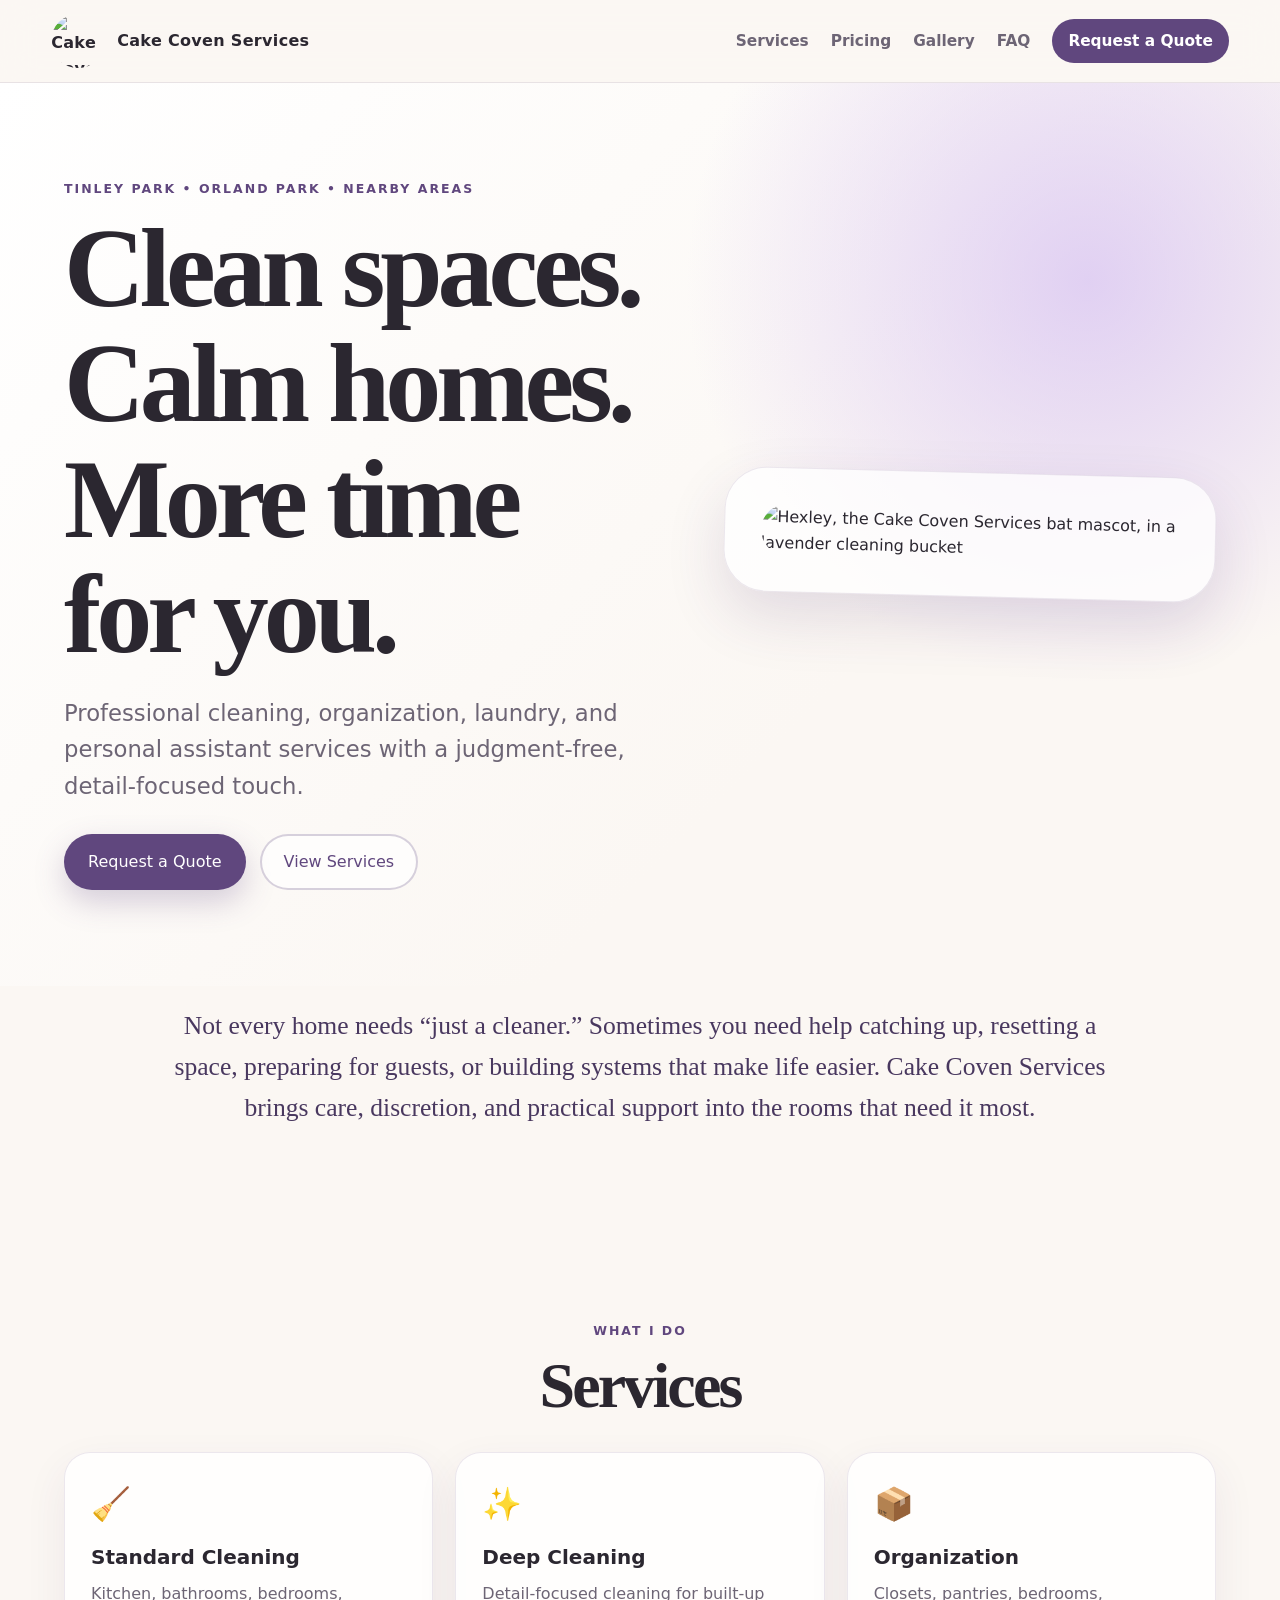
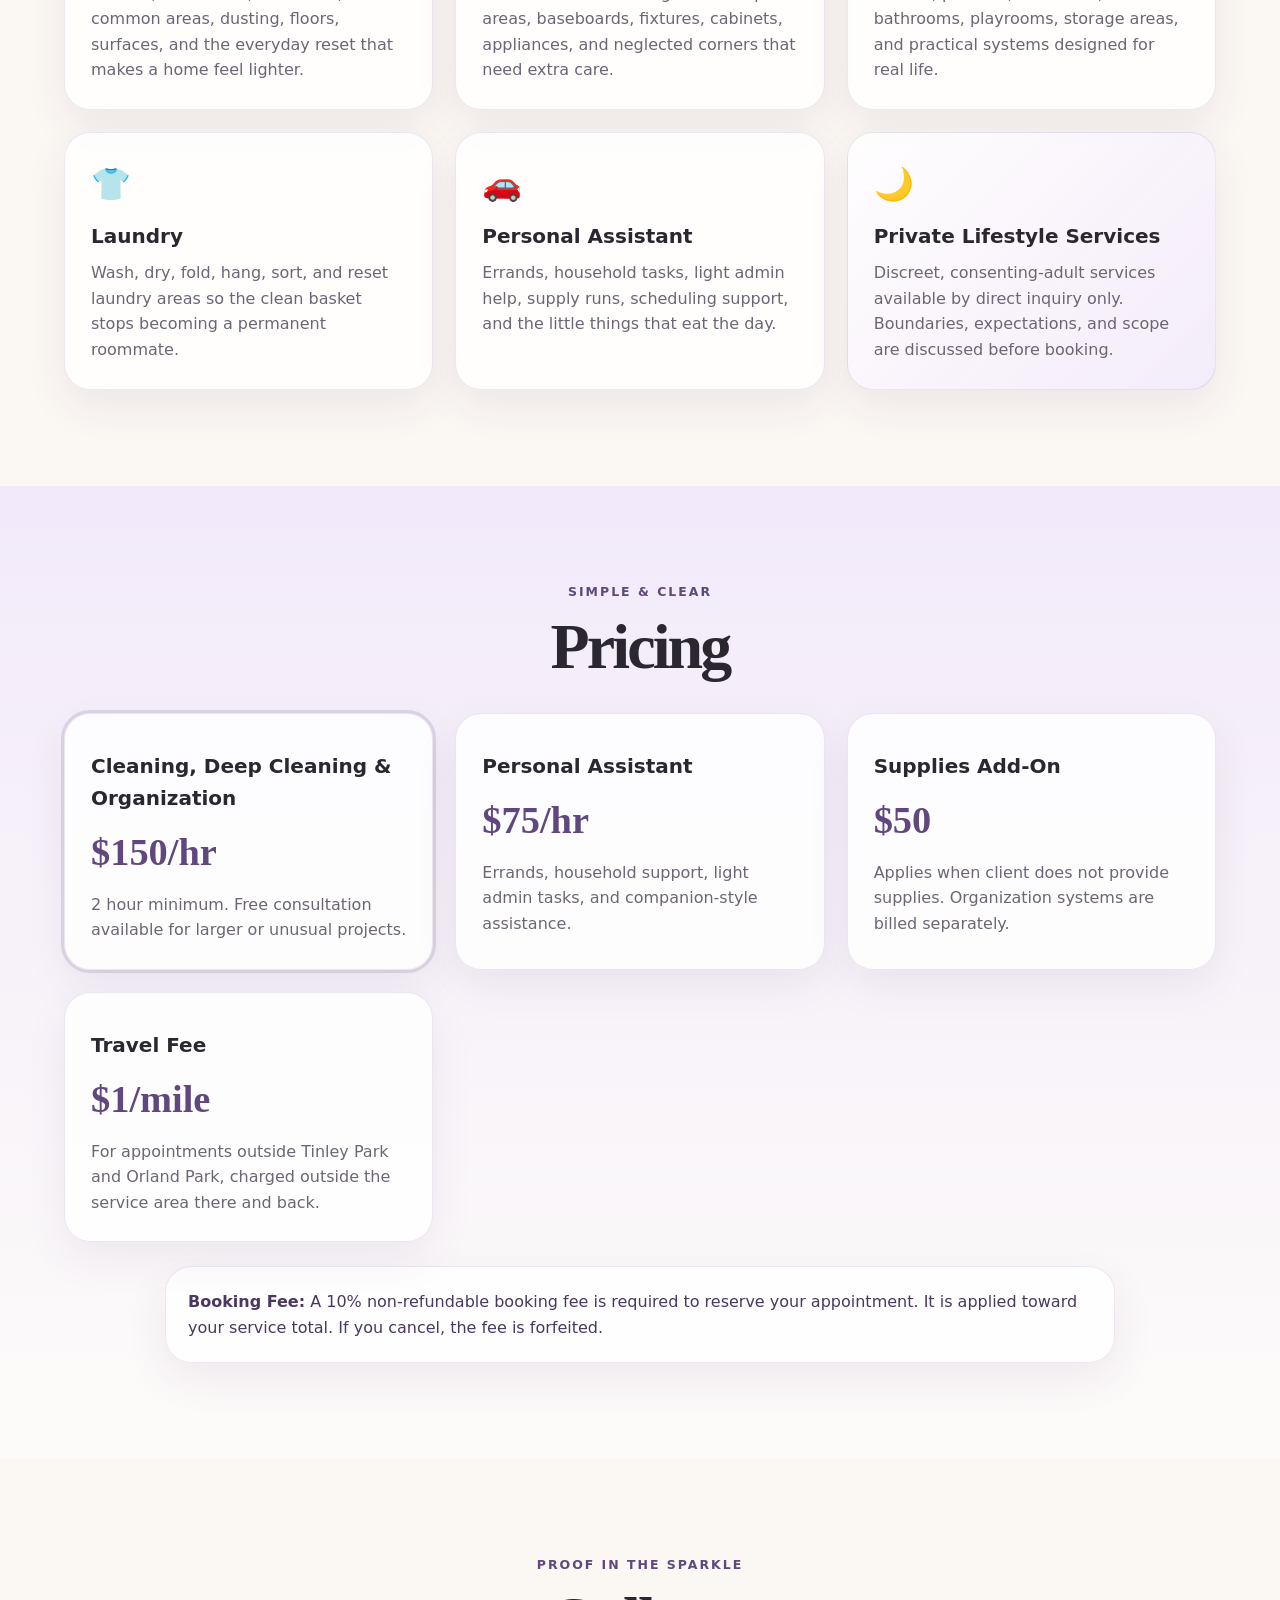
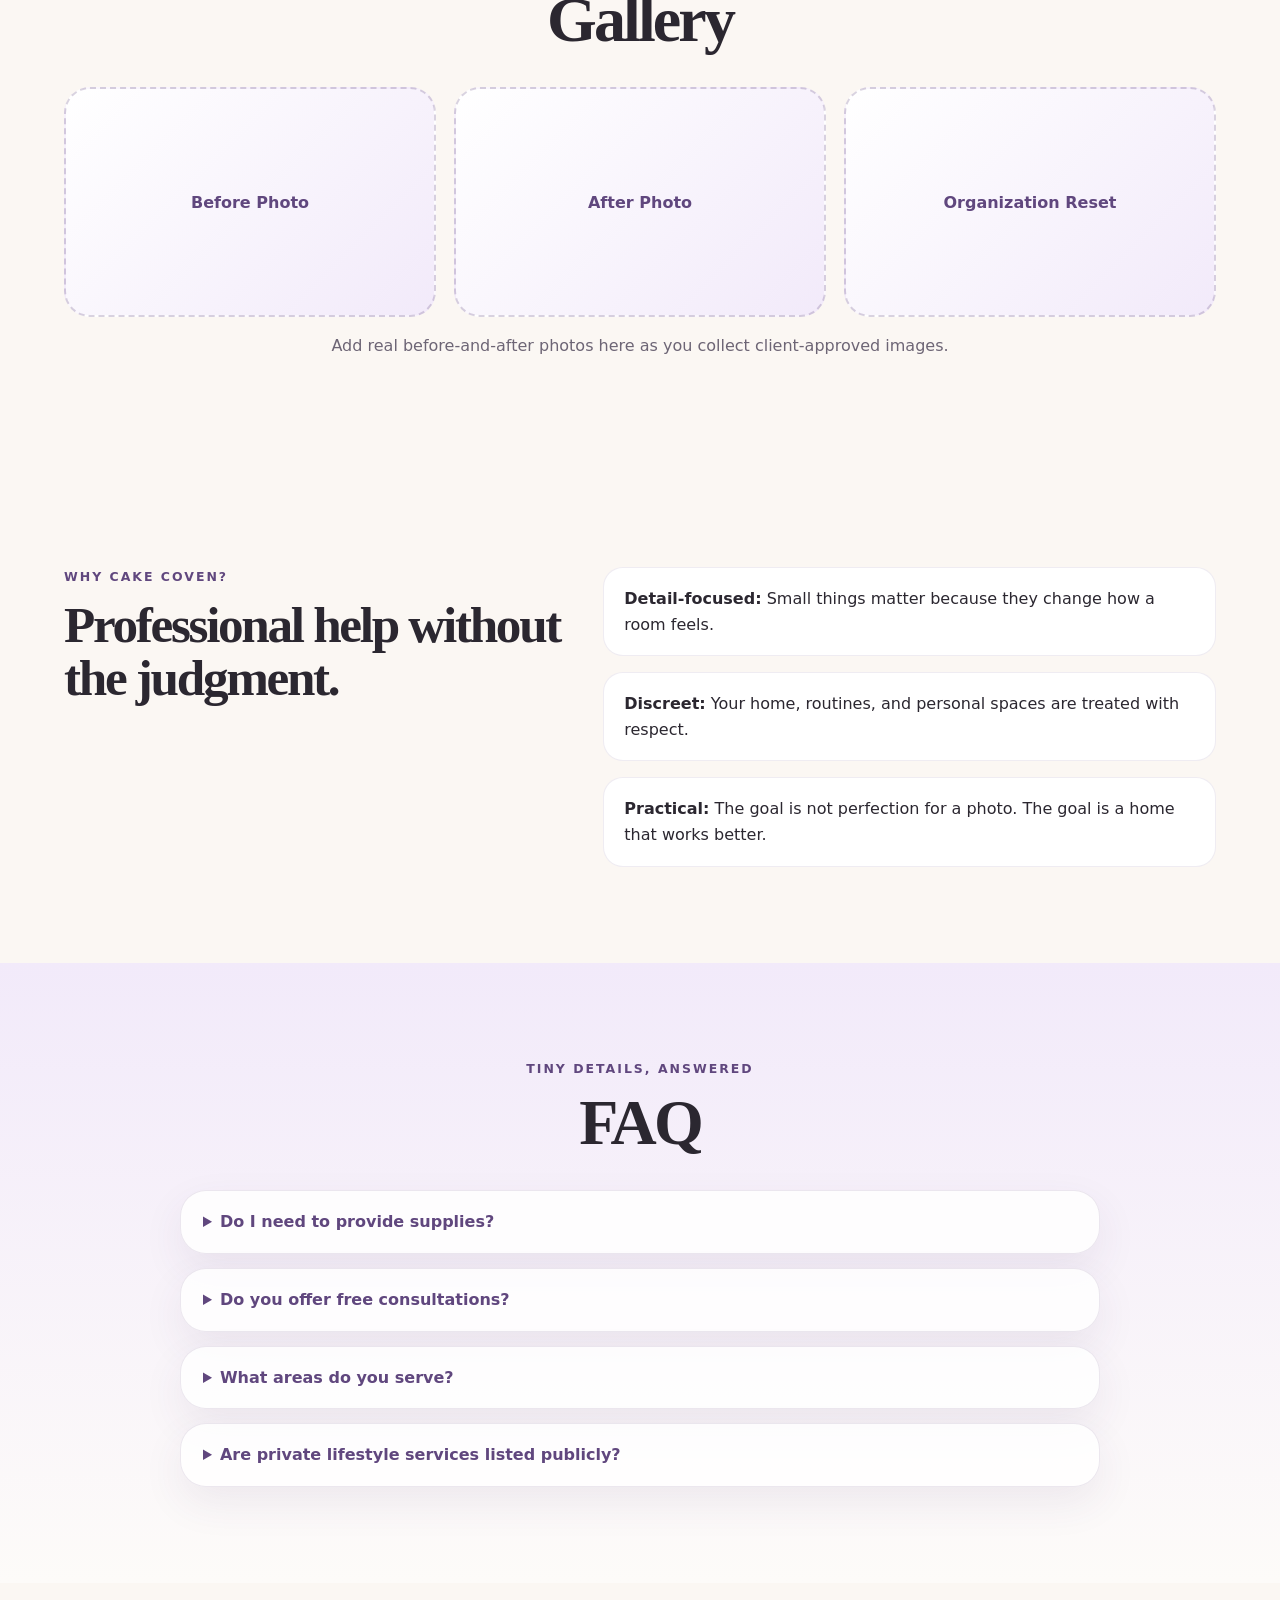
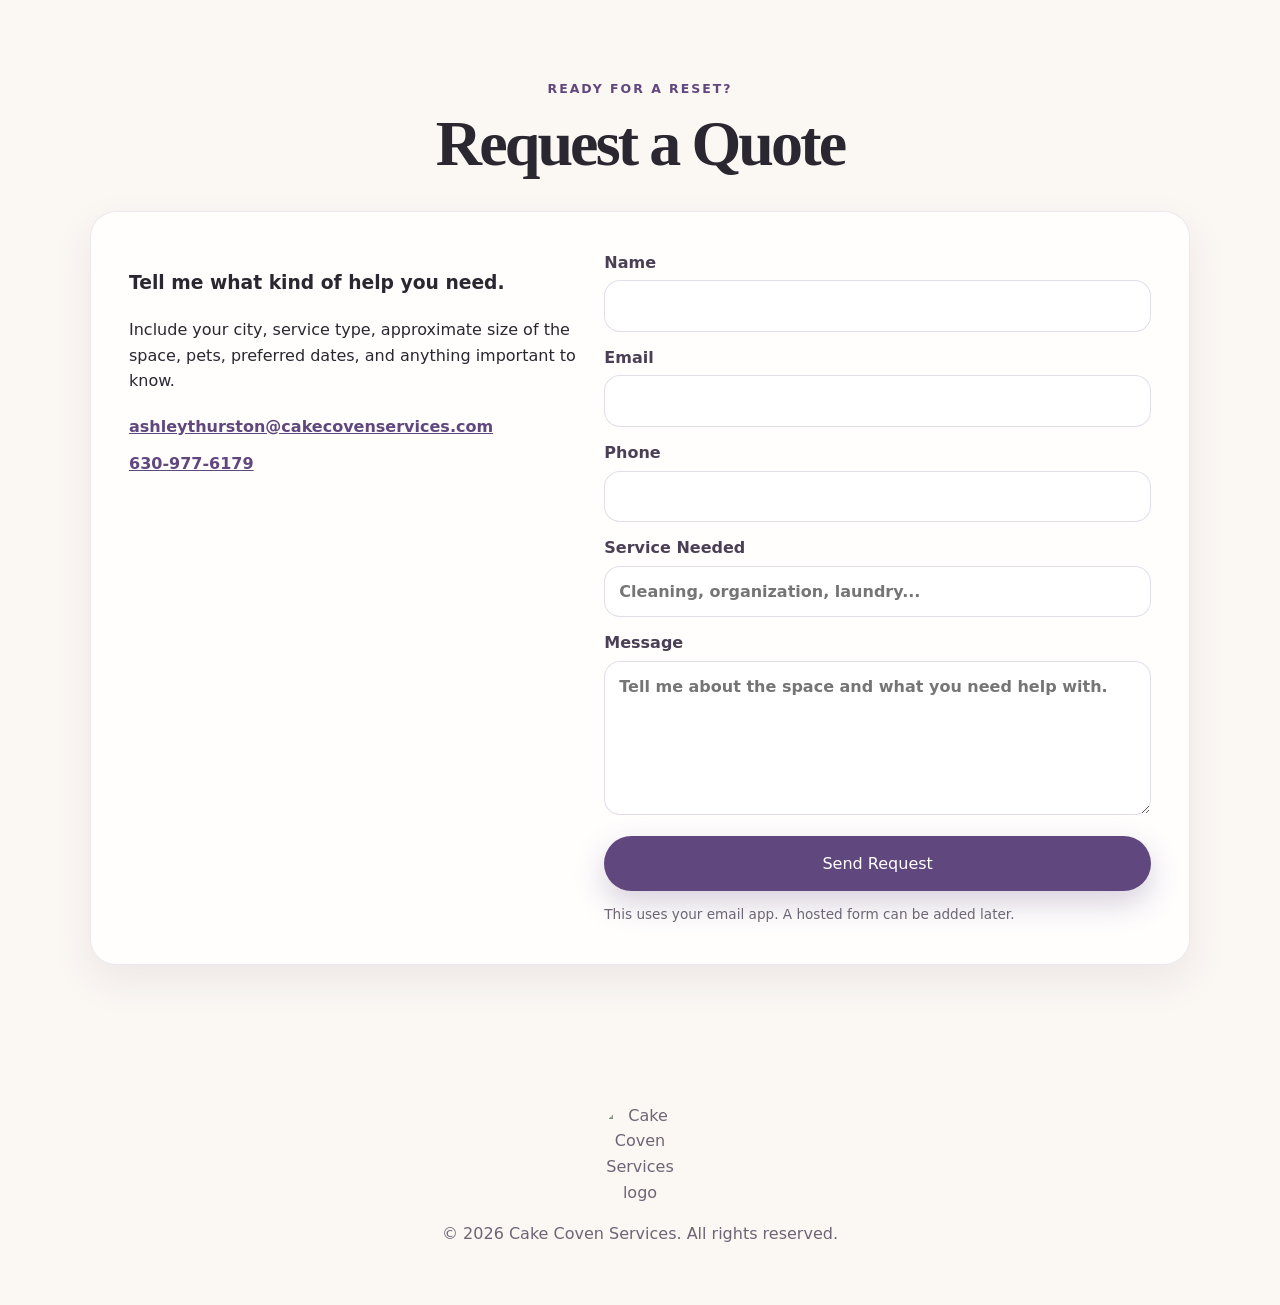
==== index.html @ 2dd32d4c "Add files via upload" ====
<!doctype html>
<html lang="en">
<head>
  <meta charset="utf-8" />
  <meta name="viewport" content="width=device-width, initial-scale=1" />
  <title>Cake Coven Services | Cleaning, Organization & Personal Assistance</title>
  <meta name="description" content="Cake Coven Services offers professional cleaning, deep cleaning, organization, laundry, and personal assistant services in Tinley Park, Orland Park, and nearby areas." />
  <meta name="theme-color" content="#7a5aa6" />
  <meta property="og:title" content="Cake Coven Services" />
  <meta property="og:description" content="Clean spaces. Calm homes. More time for you." />
  <meta property="og:type" content="website" />
  <link rel="icon" href="assets/hexley-logo.png" />
  <link rel="stylesheet" href="styles.css" />
</head>
<body>
  <header class="site-header">
    <a class="brand" href="#top" aria-label="Cake Coven Services home">
      <img src="assets/hexley-logo.png" alt="Cake Coven Services bat mascot logo" />
      <span>Cake Coven Services</span>
    </a>
    <button class="nav-toggle" aria-label="Open navigation" aria-expanded="false">☰</button>
    <nav class="nav">
      <a href="#services">Services</a>
      <a href="#pricing">Pricing</a>
      <a href="#gallery">Gallery</a>
      <a href="#faq">FAQ</a>
      <a class="nav-cta" href="#contact">Request a Quote</a>
    </nav>
  </header>

  <main id="top">
    <section class="hero section">
      <div class="hero-copy">
        <p class="eyebrow">Tinley Park • Orland Park • Nearby Areas</p>
        <h1>Clean spaces. Calm homes. More time for you.</h1>
        <p class="hero-text">Professional cleaning, organization, laundry, and personal assistant services with a judgment-free, detail-focused touch.</p>
        <div class="button-row">
          <a class="button primary" href="#contact">Request a Quote</a>
          <a class="button ghost" href="#services">View Services</a>
        </div>
      </div>
      <div class="hero-card" aria-label="Cake Coven Services mascot">
        <img src="assets/hexley-logo.png" alt="Hexley, the Cake Coven Services bat mascot, in a lavender cleaning bucket" />
      </div>
    </section>

    <section class="section intro">
      <p>Not every home needs “just a cleaner.” Sometimes you need help catching up, resetting a space, preparing for guests, or building systems that make life easier. Cake Coven Services brings care, discretion, and practical support into the rooms that need it most.</p>
    </section>

    <section class="section" id="services">
      <div class="section-heading">
        <p class="eyebrow">What I Do</p>
        <h2>Services</h2>
      </div>
      <div class="cards">
        <article class="card">
          <span class="icon">🧹</span>
          <h3>Standard Cleaning</h3>
          <p>Kitchen, bathrooms, bedrooms, common areas, dusting, floors, surfaces, and the everyday reset that makes a home feel lighter.</p>
        </article>
        <article class="card">
          <span class="icon">✨</span>
          <h3>Deep Cleaning</h3>
          <p>Detail-focused cleaning for built-up areas, baseboards, fixtures, cabinets, appliances, and neglected corners that need extra care.</p>
        </article>
        <article class="card">
          <span class="icon">📦</span>
          <h3>Organization</h3>
          <p>Closets, pantries, bedrooms, bathrooms, playrooms, storage areas, and practical systems designed for real life.</p>
        </article>
        <article class="card">
          <span class="icon">👕</span>
          <h3>Laundry</h3>
          <p>Wash, dry, fold, hang, sort, and reset laundry areas so the clean basket stops becoming a permanent roommate.</p>
        </article>
        <article class="card">
          <span class="icon">🚗</span>
          <h3>Personal Assistant</h3>
          <p>Errands, household tasks, light admin help, supply runs, scheduling support, and the little things that eat the day.</p>
        </article>
        <article class="card discreet">
          <span class="icon">🌙</span>
          <h3>Private Lifestyle Services</h3>
          <p>Discreet, consenting-adult services available by direct inquiry only. Boundaries, expectations, and scope are discussed before booking.</p>
        </article>
      </div>
    </section>

    <section class="section band" id="pricing">
      <div class="section-heading">
        <p class="eyebrow">Simple & Clear</p>
        <h2>Pricing</h2>
      </div>
      <div class="pricing-grid">
        <article class="price-card featured">
          <h3>Cleaning, Deep Cleaning & Organization</h3>
          <p class="price">$150/hr</p>
          <p>2 hour minimum. Free consultation available for larger or unusual projects.</p>
        </article>
        <article class="price-card">
          <h3>Personal Assistant</h3>
          <p class="price">$75/hr</p>
          <p>Errands, household support, light admin tasks, and companion-style assistance.</p>
        </article>
        <article class="price-card">
          <h3>Supplies Add-On</h3>
          <p class="price">$50</p>
          <p>Applies when client does not provide supplies. Organization systems are billed separately.</p>
        </article>
        <article class="price-card">
          <h3>Travel Fee</h3>
          <p class="price">$1/mile</p>
          <p>For appointments outside Tinley Park and Orland Park, charged outside the service area there and back.</p>
        </article>
      </div>
      <div class="note-card">
        <strong>Booking Fee:</strong> A 10% non-refundable booking fee is required to reserve your appointment. It is applied toward your service total. If you cancel, the fee is forfeited.
      </div>
    </section>

    <section class="section" id="gallery">
      <div class="section-heading">
        <p class="eyebrow">Proof in the Sparkle</p>
        <h2>Gallery</h2>
      </div>
      <div class="placeholder-gallery">
        <div>Before Photo</div>
        <div>After Photo</div>
        <div>Organization Reset</div>
      </div>
      <p class="small-center">Add real before-and-after photos here as you collect client-approved images.</p>
    </section>

    <section class="section split">
      <div>
        <p class="eyebrow">Why Cake Coven?</p>
        <h2>Professional help without the judgment.</h2>
      </div>
      <div class="why-list">
        <p><strong>Detail-focused:</strong> Small things matter because they change how a room feels.</p>
        <p><strong>Discreet:</strong> Your home, routines, and personal spaces are treated with respect.</p>
        <p><strong>Practical:</strong> The goal is not perfection for a photo. The goal is a home that works better.</p>
      </div>
    </section>

    <section class="section band" id="faq">
      <div class="section-heading">
        <p class="eyebrow">Tiny Details, Answered</p>
        <h2>FAQ</h2>
      </div>
      <div class="faq">
        <details>
          <summary>Do I need to provide supplies?</summary>
          <p>You may provide your own supplies, or request the supplies add-on.</p>
        </details>
        <details>
          <summary>Do you offer free consultations?</summary>
          <p>Yes. Consultations are available for deep cleaning, organization, recurring cleaning, and larger projects.</p>
        </details>
        <details>
          <summary>What areas do you serve?</summary>
          <p>Tinley Park, Orland Park, and nearby areas. Travel fees may apply outside the core service area.</p>
        </details>
        <details>
          <summary>Are private lifestyle services listed publicly?</summary>
          <p>No. They are handled by direct inquiry only with clear consent, boundaries, and agreed scope before booking.</p>
        </details>
      </div>
    </section>

    <section class="section contact" id="contact">
      <div class="section-heading">
        <p class="eyebrow">Ready for a Reset?</p>
        <h2>Request a Quote</h2>
      </div>
      <div class="contact-panel">
        <div>
          <h3>Tell me what kind of help you need.</h3>
          <p>Include your city, service type, approximate size of the space, pets, preferred dates, and anything important to know.</p>
          <div class="contact-links">
            <a href="mailto:ashleythurston@cakecovenservices.com?subject=Quote%20Request%20-%20Cake%20Coven%20Services">ashleythurston@cakecovenservices.com</a>
            <a href="tel:+16309776179">630-977-6179</a>
          </div>
        </div>
        <form action="mailto:ashleythurston@cakecovenservices.com" method="post" enctype="text/plain">
          <label>Name <input name="name" required /></label>
          <label>Email <input type="email" name="email" required /></label>
          <label>Phone <input name="phone" /></label>
          <label>Service Needed <input name="service" placeholder="Cleaning, organization, laundry..." /></label>
          <label>Message <textarea name="message" rows="5" placeholder="Tell me about the space and what you need help with."></textarea></label>
          <button class="button primary" type="submit">Send Request</button>
          <p class="form-note">This uses your email app. A hosted form can be added later.</p>
        </form>
      </div>
    </section>
  </main>

  <footer>
    <img src="assets/hexley-logo.png" alt="Cake Coven Services logo" />
    <p>© <span id="year"></span> Cake Coven Services. All rights reserved.</p>
  </footer>

  <script src="script.js"></script>
</body>
</html>
---- styles.css ----
:root{
  --cream:#fbf7f3;
  --white:#ffffff;
  --lavender:#d9c5f2;
  --lavender-2:#f2eafa;
  --plum:#60477e;
  --deep:#2b2730;
  --muted:#6d6575;
  --shadow:0 24px 60px rgba(73,45,105,.14);
  --radius:26px;
}
*{box-sizing:border-box}
html{scroll-behavior:smooth}
body{margin:0;font-family:Inter, ui-sans-serif, system-ui, -apple-system, BlinkMacSystemFont, "Segoe UI", sans-serif;background:var(--cream);color:var(--deep);line-height:1.6}
a{color:inherit}img{max-width:100%;display:block}.site-header{position:sticky;top:0;z-index:20;display:flex;align-items:center;justify-content:space-between;padding:14px clamp(18px,4vw,54px);background:rgba(251,247,243,.88);backdrop-filter:blur(18px);border-bottom:1px solid rgba(96,71,126,.12)}.brand{display:flex;align-items:center;gap:12px;text-decoration:none;font-weight:800;letter-spacing:.02em}.brand img{width:54px;height:54px;border-radius:50%;object-fit:cover}.nav{display:flex;align-items:center;gap:22px;font-size:.96rem}.nav a{text-decoration:none;color:var(--muted);font-weight:700}.nav a:hover{color:var(--plum)}.nav-cta{background:var(--plum);color:white!important;padding:10px 16px;border-radius:999px}.nav-toggle{display:none;background:var(--white);border:1px solid rgba(96,71,126,.18);border-radius:14px;padding:10px 12px;font-size:1.25rem}.section{padding:clamp(54px,8vw,96px) clamp(20px,5vw,82px)}.hero{display:grid;grid-template-columns:minmax(0,1.08fr) minmax(280px,.92fr);gap:clamp(34px,7vw,82px);align-items:center;min-height:calc(100vh - 84px);background:radial-gradient(circle at 85% 22%, rgba(217,197,242,.78), transparent 31%),linear-gradient(135deg, #fff 0%, var(--cream) 66%)}.eyebrow{margin:0 0 12px;color:var(--plum);font-weight:900;text-transform:uppercase;letter-spacing:.16em;font-size:.78rem}.hero h1,h2{font-family:Georgia, "Times New Roman", serif;line-height:1.03;letter-spacing:-.045em}.hero h1{font-size:clamp(3rem,9vw,7rem);margin:0 0 22px}.hero-text{font-size:clamp(1.12rem,2vw,1.42rem);color:var(--muted);max-width:650px}.button-row{display:flex;gap:14px;flex-wrap:wrap;margin-top:30px}.button{display:inline-flex;align-items:center;justify-content:center;border-radius:999px;padding:13px 22px;font-weight:900;text-decoration:none;border:2px solid transparent;cursor:pointer;font:inherit}.primary{background:var(--plum);color:#fff;box-shadow:0 12px 30px rgba(96,71,126,.25)}.ghost{border-color:rgba(96,71,126,.25);background:rgba(255,255,255,.65);color:var(--plum)}.hero-card{background:rgba(255,255,255,.75);border:1px solid rgba(96,71,126,.12);border-radius:42px;box-shadow:var(--shadow);padding:clamp(18px,4vw,36px);transform:rotate(1.5deg)}.hero-card img{border-radius:34px}.intro{padding-top:20px;text-align:center}.intro p{max-width:960px;margin:auto;font-size:clamp(1.2rem,2vw,1.75rem);font-family:Georgia, "Times New Roman", serif;color:#49385f}.section-heading{text-align:center;max-width:760px;margin:0 auto 34px}.section-heading h2{font-size:clamp(2.4rem,5vw,4.5rem);margin:0}.cards,.pricing-grid{display:grid;grid-template-columns:repeat(3,minmax(0,1fr));gap:22px}.card,.price-card,.note-card,.contact-panel,details{background:rgba(255,255,255,.82);border:1px solid rgba(96,71,126,.12);border-radius:var(--radius);box-shadow:0 16px 42px rgba(73,45,105,.08)}.card,.price-card{padding:26px}.icon{font-size:2rem}.card h3,.price-card h3{margin:10px 0 8px;font-size:1.25rem}.card p,.price-card p{color:var(--muted);margin:0}.discreet{background:linear-gradient(135deg, rgba(255,255,255,.86), rgba(242,234,250,.9))}.band{background:linear-gradient(180deg,var(--lavender-2),rgba(255,255,255,.5))}.price{font-family:Georgia,"Times New Roman",serif!important;font-size:2.4rem!important;color:var(--plum)!important;font-weight:900;margin:8px 0!important}.featured{outline:3px solid rgba(96,71,126,.16)}.note-card{max-width:950px;margin:24px auto 0;padding:22px;color:#49385f}.placeholder-gallery{display:grid;grid-template-columns:repeat(3,1fr);gap:18px}.placeholder-gallery div{min-height:230px;border-radius:var(--radius);display:grid;place-items:center;background:linear-gradient(135deg,#fff,var(--lavender-2));border:2px dashed rgba(96,71,126,.24);color:var(--plum);font-weight:900}.small-center{text-align:center;color:var(--muted)}.split{display:grid;grid-template-columns:.9fr 1.1fr;gap:38px;align-items:start}.split h2{text-align:left;font-size:clamp(2.2rem,4vw,4rem);margin:0}.why-list{display:grid;gap:16px}.why-list p{background:#fff;border-radius:20px;padding:18px 20px;margin:0;border:1px solid rgba(96,71,126,.1)}.faq{max-width:920px;margin:auto;display:grid;gap:14px}details{padding:18px 22px}summary{font-weight:900;cursor:pointer;color:var(--plum)}details p{color:var(--muted);margin-bottom:0}.contact-panel{display:grid;grid-template-columns:.9fr 1.1fr;gap:28px;padding:clamp(22px,4vw,38px);max-width:1100px;margin:auto}.contact-links{display:grid;gap:12px;margin-top:20px}.contact-links a{color:var(--plum);font-weight:900}form{display:grid;gap:13px}label{font-weight:800;color:#4a3f55}input,textarea{width:100%;margin-top:5px;border:1px solid rgba(96,71,126,.18);border-radius:16px;padding:12px 14px;font:inherit;background:#fff;color:var(--deep)}textarea{resize:vertical}.form-note{font-size:.85rem;color:var(--muted);margin:0}footer{text-align:center;padding:42px 20px;color:var(--muted)}footer img{width:86px;margin:0 auto 14px;border-radius:50%}@media (max-width:880px){.nav-toggle{display:block}.nav{position:absolute;top:82px;right:18px;left:18px;display:none;flex-direction:column;background:#fff;border:1px solid rgba(96,71,126,.14);box-shadow:var(--shadow);border-radius:24px;padding:22px}.nav.open{display:flex}.hero,.split,.contact-panel{grid-template-columns:1fr}.hero{min-height:auto}.cards,.pricing-grid,.placeholder-gallery{grid-template-columns:1fr}.brand span{font-size:.95rem}.hero h1{font-size:clamp(2.8rem,15vw,4.8rem)}}
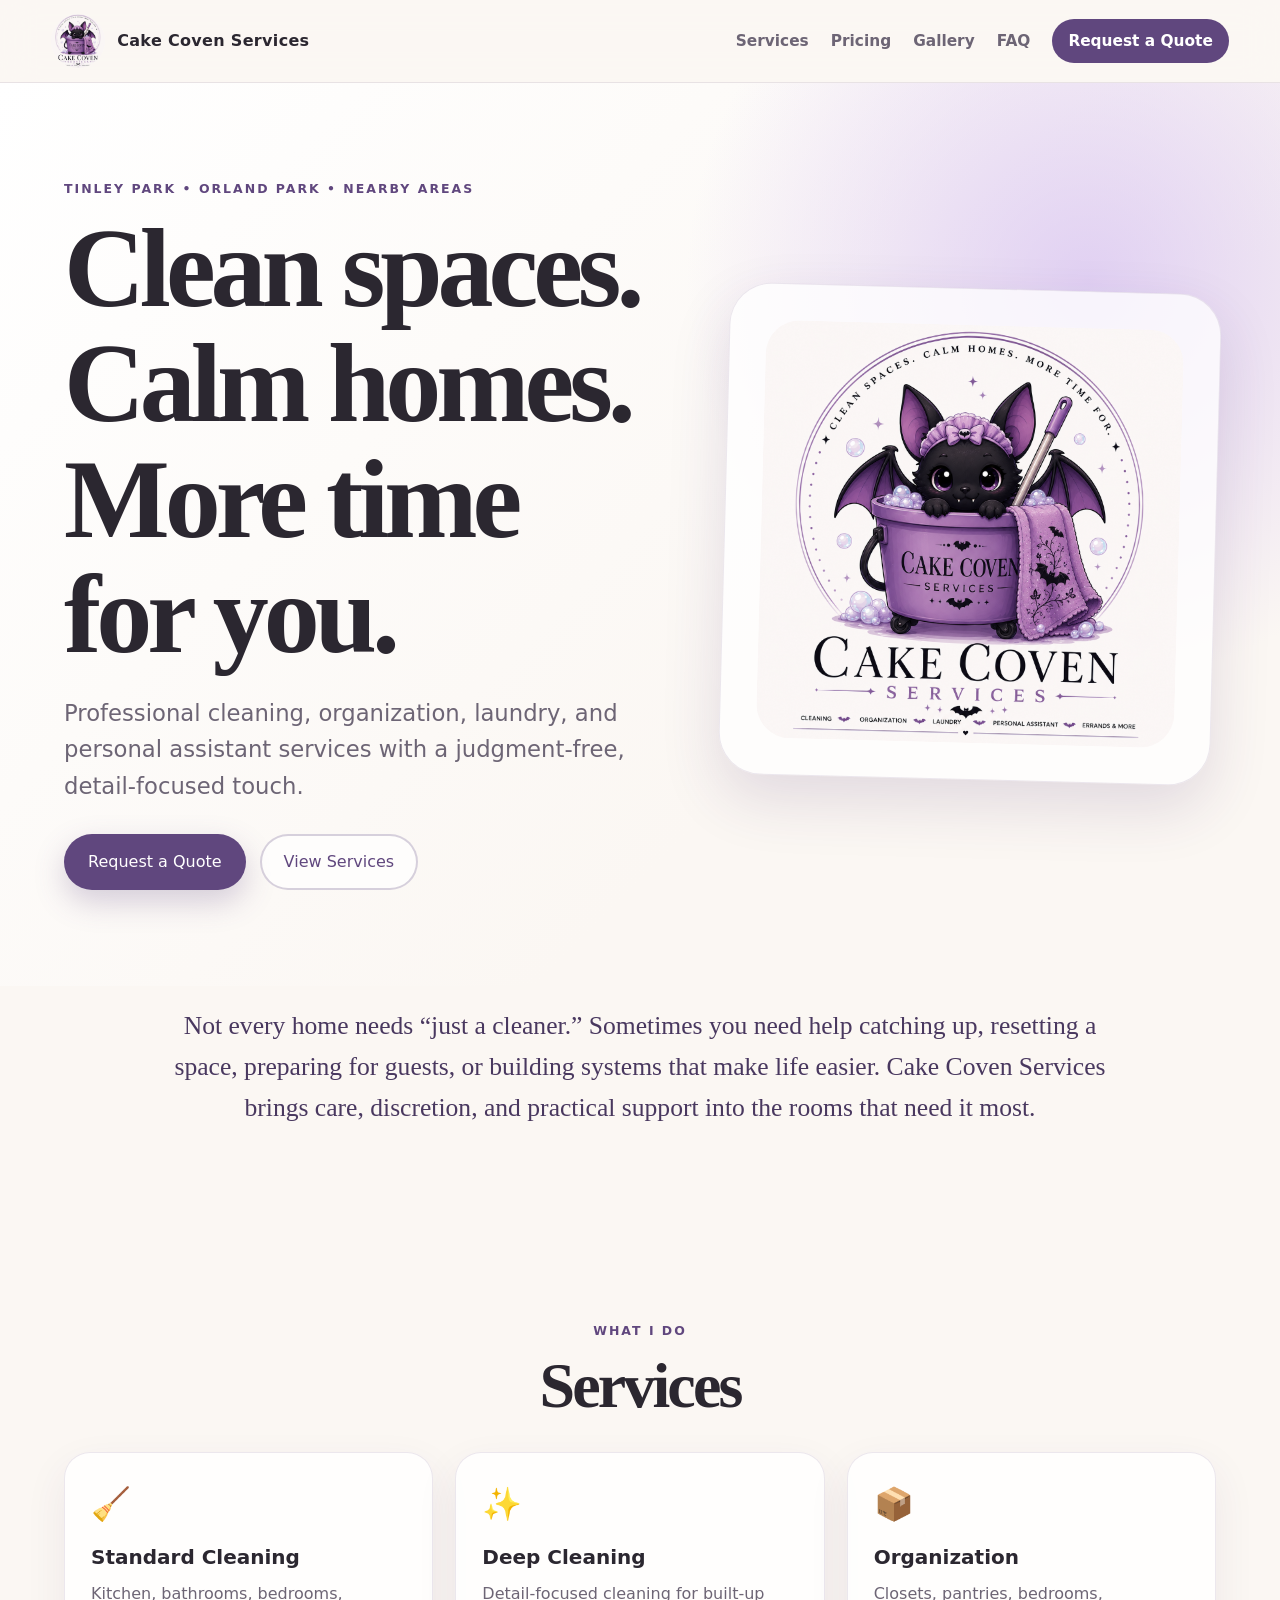
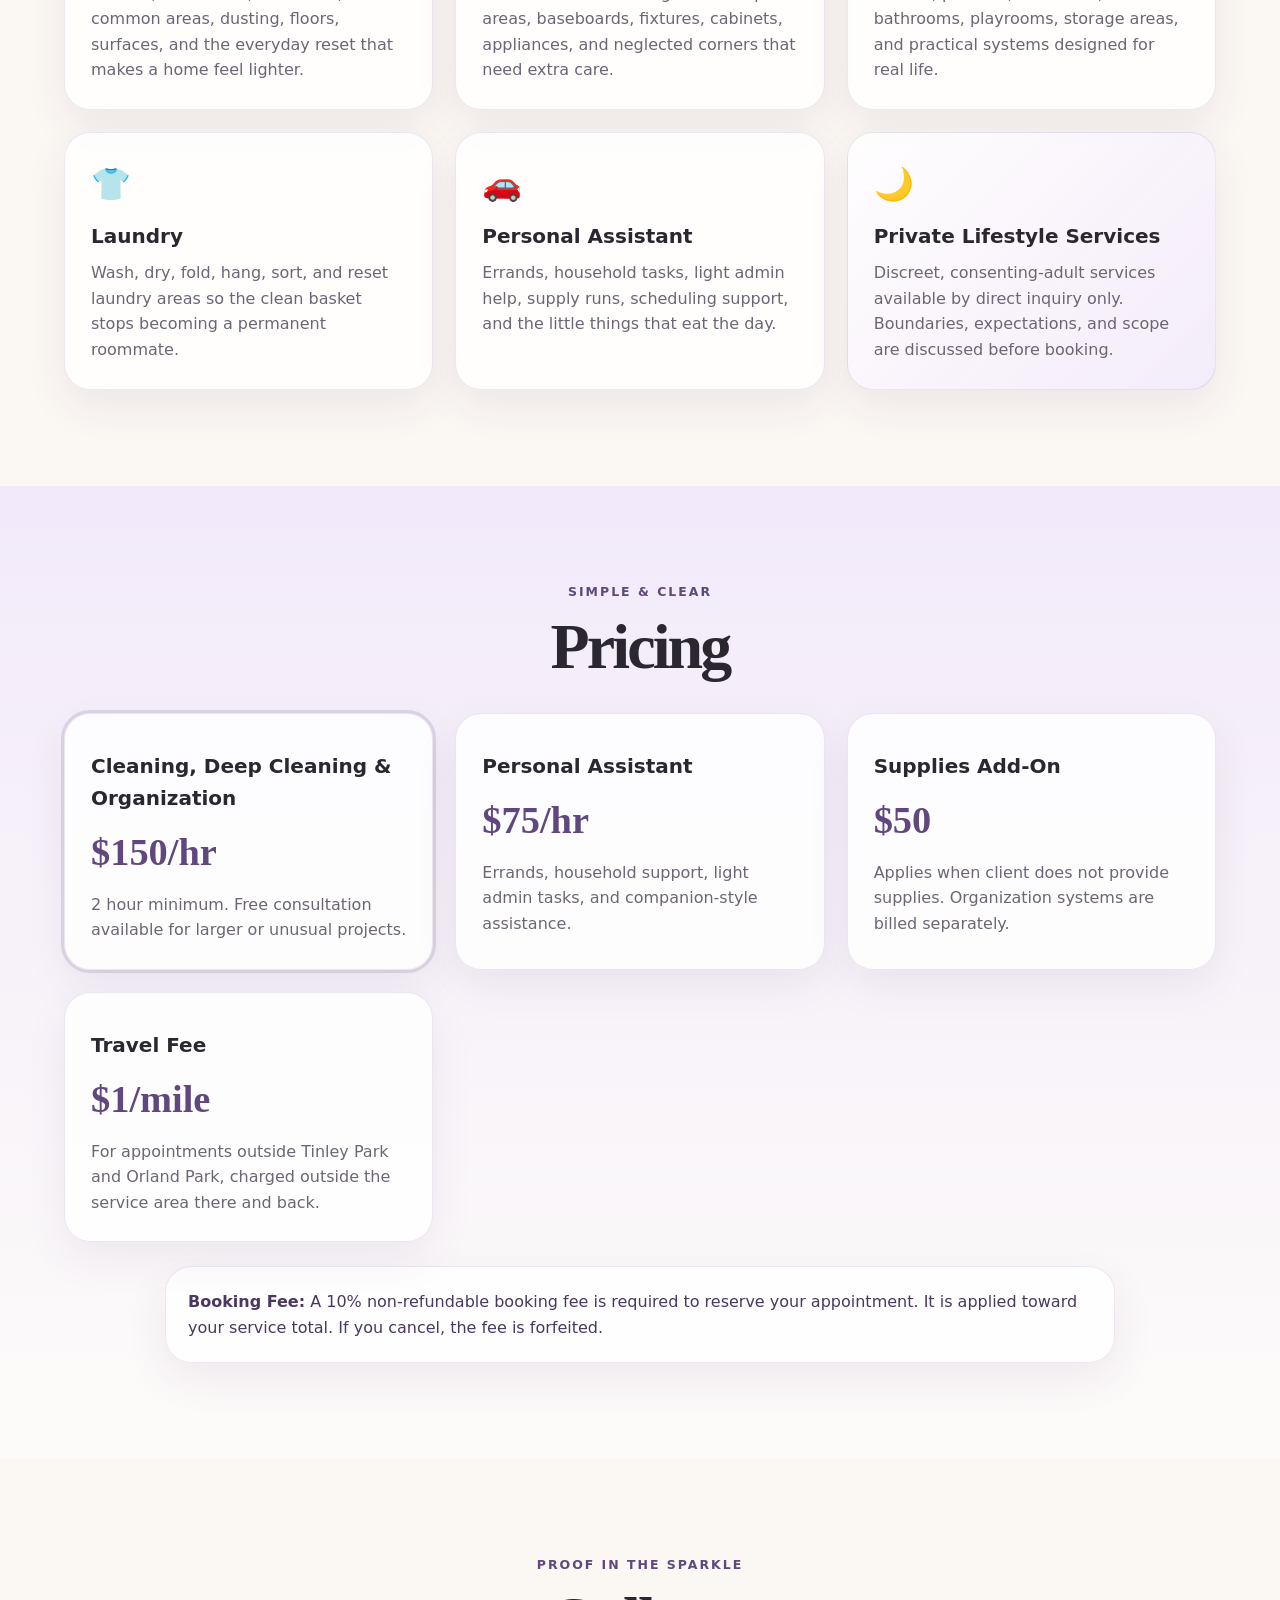
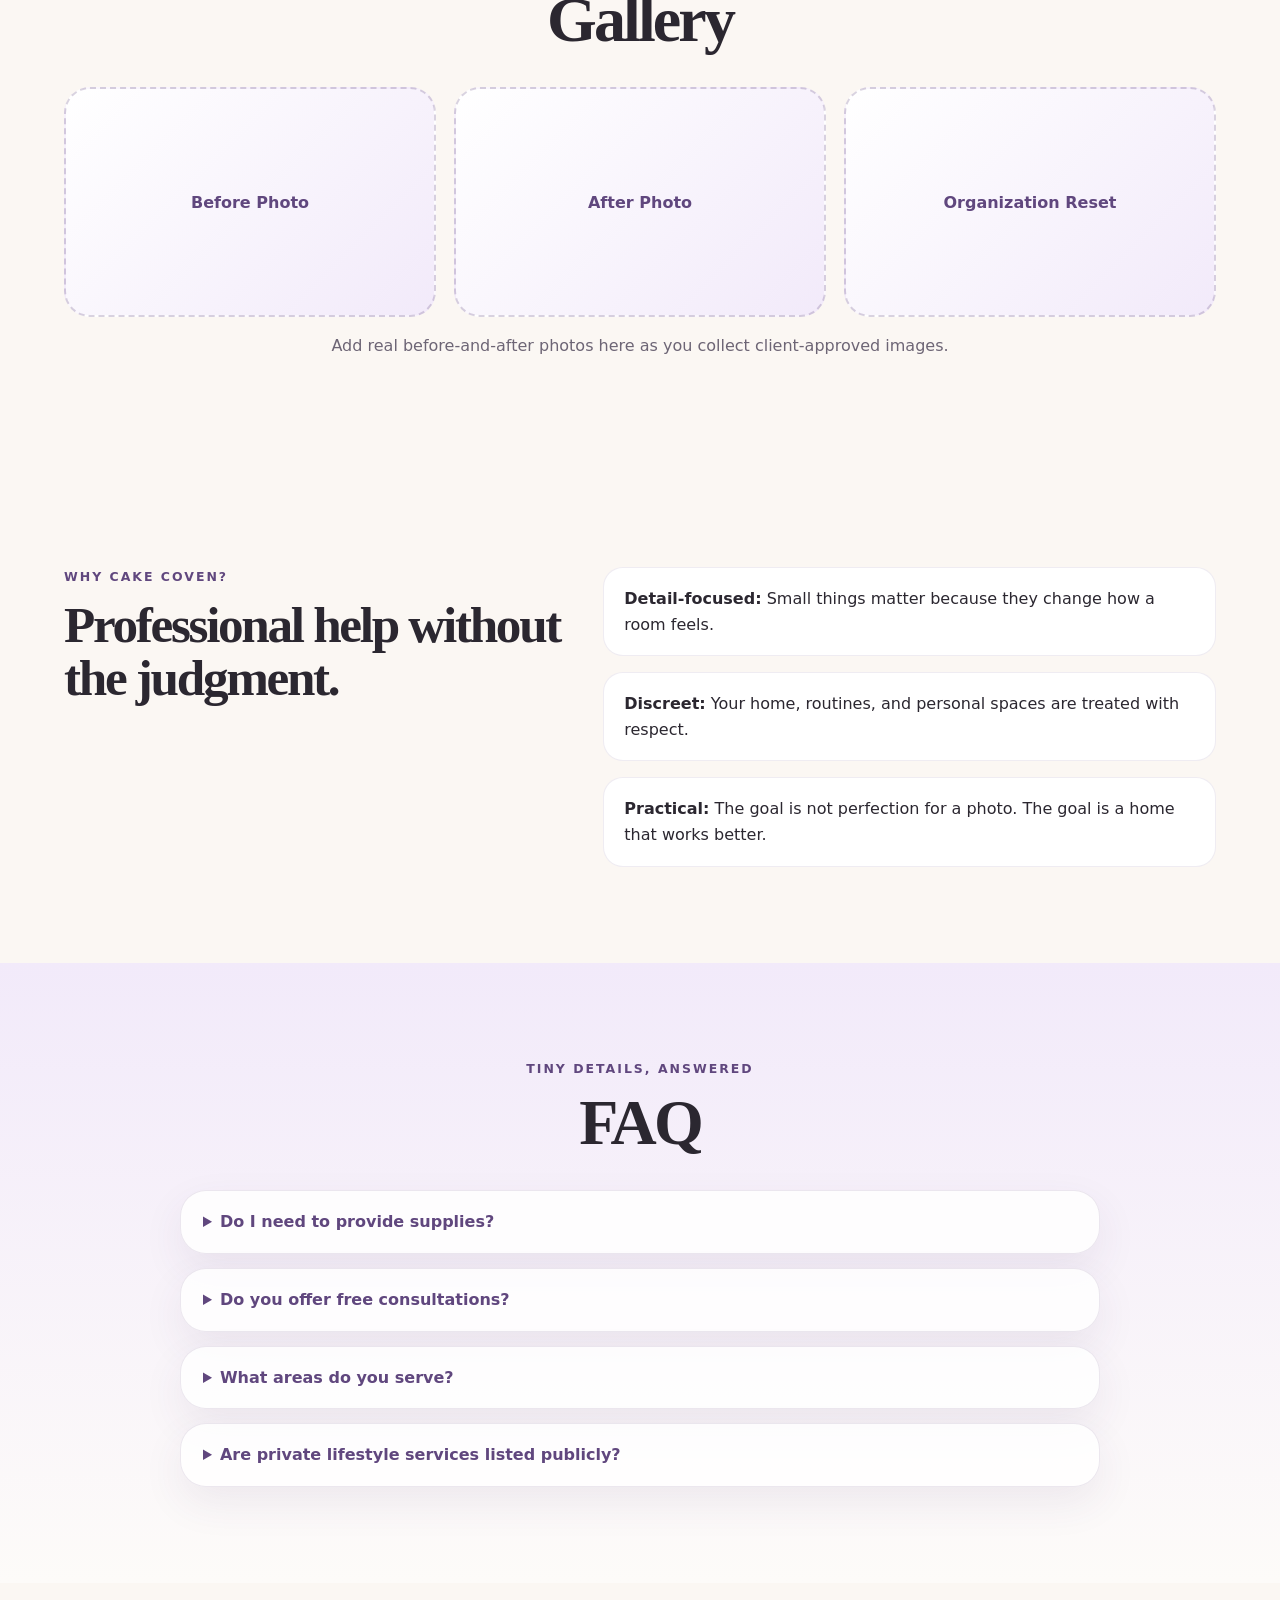
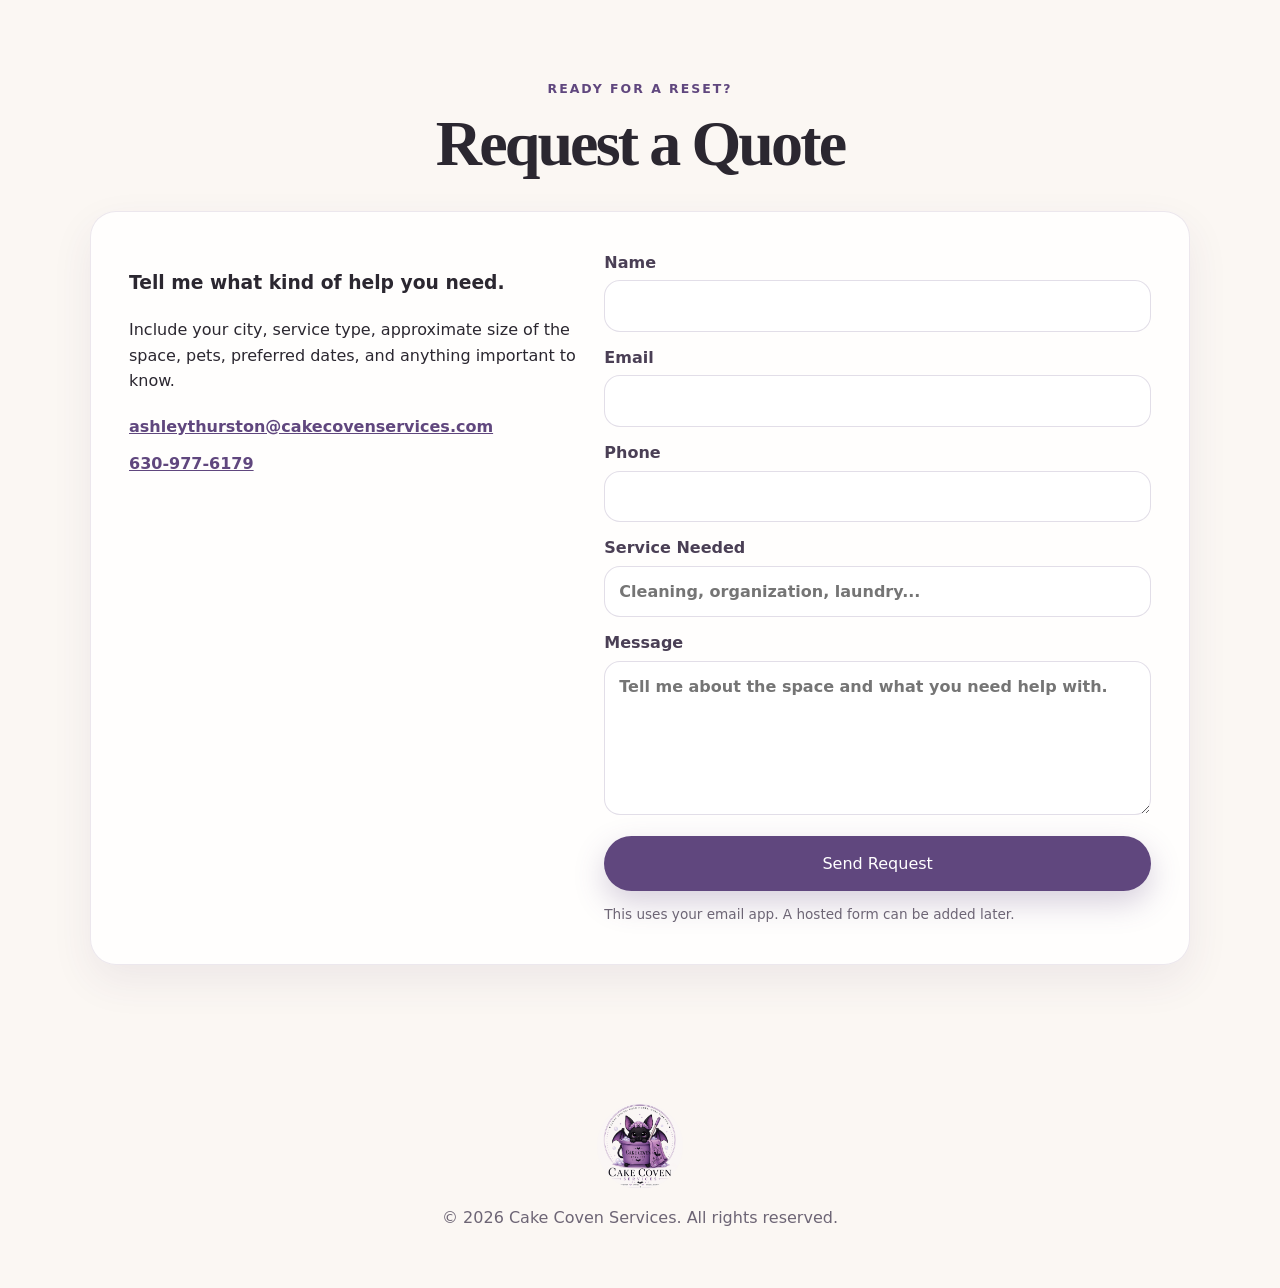
==== commit 784d4e17: "hero text size" ====
--- a/index.html
+++ b/index.html
@@ -9,13 +9,13 @@
   <meta property="og:title" content="Cake Coven Services" />
   <meta property="og:description" content="Clean spaces. Calm homes. More time for you." />
   <meta property="og:type" content="website" />
-  <link rel="icon" href="assets/hexley-logo.png" />
+  <link rel="icon" href="hexley-logo.png" />
   <link rel="stylesheet" href="styles.css" />
 </head>
 <body>
   <header class="site-header">
     <a class="brand" href="#top" aria-label="Cake Coven Services home">
-      <img src="assets/hexley-logo.png" alt="Cake Coven Services bat mascot logo" />
+      <img src="hexley-logo.png" alt="Cake Coven Services bat mascot logo" />
       <span>Cake Coven Services</span>
     </a>
     <button class="nav-toggle" aria-label="Open navigation" aria-expanded="false">☰</button>
@@ -40,7 +40,7 @@
         </div>
       </div>
       <div class="hero-card" aria-label="Cake Coven Services mascot">
-        <img src="assets/hexley-logo.png" alt="Hexley, the Cake Coven Services bat mascot, in a lavender cleaning bucket" />
+        <img src="hexley-logo.png" alt="Hexley, the Cake Coven Services bat mascot, in a lavender cleaning bucket" />
       </div>
     </section>
 
@@ -197,7 +197,7 @@
   </main>
 
   <footer>
-    <img src="assets/hexley-logo.png" alt="Cake Coven Services logo" />
+    <img src="hexley-logo.png" alt="Cake Coven Services logo" />
     <p>© <span id="year"></span> Cake Coven Services. All rights reserved.</p>
   </footer>
 
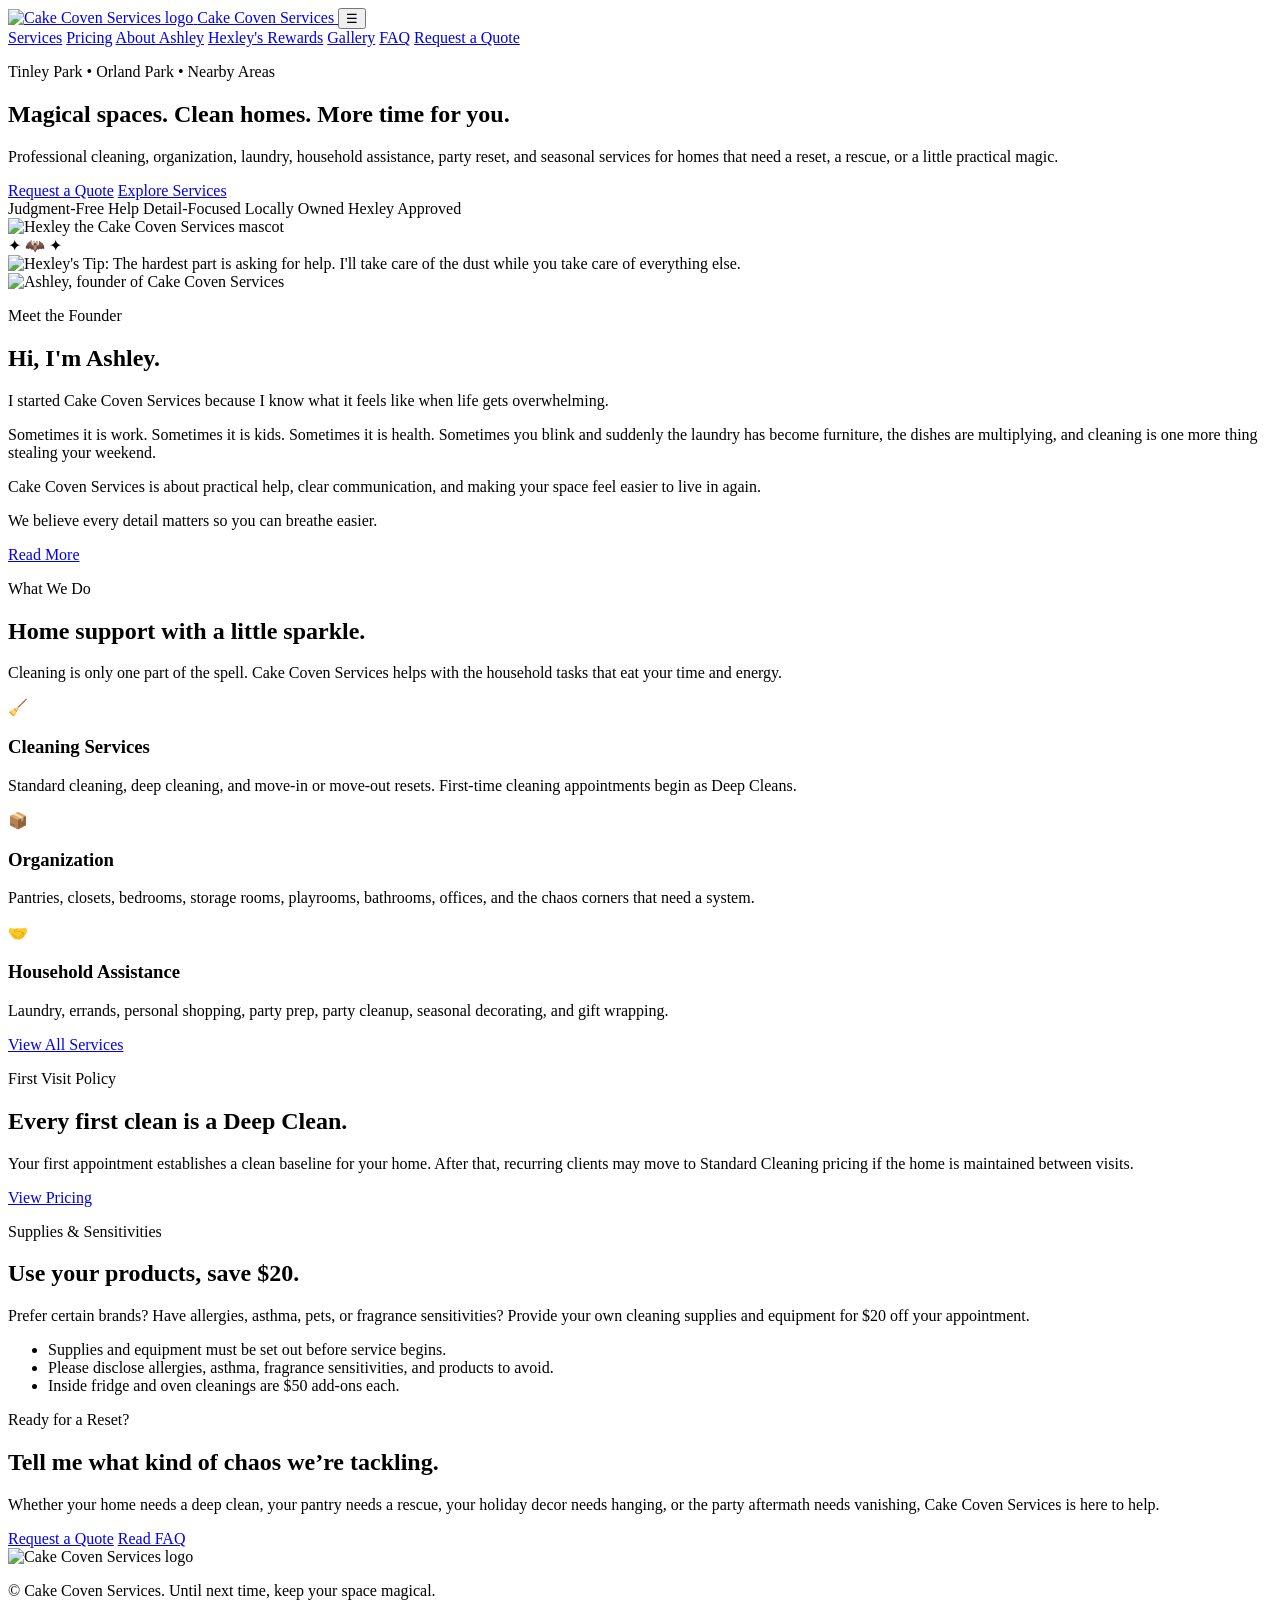
==== commit 24b29bc1: "website redesign dark branding" ====
--- a/index.html
+++ b/index.html
@@ -1,206 +1,221 @@
 <!doctype html>
 <html lang="en">
 <head>
-  <meta charset="utf-8" />
-  <meta name="viewport" content="width=device-width, initial-scale=1" />
-  <title>Cake Coven Services | Cleaning, Organization & Personal Assistance</title>
-  <meta name="description" content="Cake Coven Services offers professional cleaning, deep cleaning, organization, laundry, and personal assistant services in Tinley Park, Orland Park, and nearby areas." />
-  <meta name="theme-color" content="#7a5aa6" />
-  <meta property="og:title" content="Cake Coven Services" />
-  <meta property="og:description" content="Clean spaces. Calm homes. More time for you." />
-  <meta property="og:type" content="website" />
-  <link rel="icon" href="hexley-logo.png" />
-  <link rel="stylesheet" href="styles.css" />
+    <meta charset="utf-8" />
+    <meta name="viewport" content="width=device-width, initial-scale=1" />
+    <meta name="theme-color" content="#05040a" />
+    <link rel="icon" href="assets/logo/hexley-logo-dark.png" />
+    <link rel="stylesheet" href="css/styles.css" />
+    <link rel="stylesheet" href="css/layout.css" />
+    <link rel="stylesheet" href="css/components.css" />
+    <link rel="stylesheet" href="css/responsive.css" />
+    <title>Cake Coven Services | Magical Spaces. Clean Homes.</title>
+    <meta name="description" content="Cake Coven Services offers cleaning, organization, laundry, household assistance, party reset, personal shopping, and seasonal services in Tinley Park, Orland Park, and nearby areas." />
 </head>
 <body>
-  <header class="site-header">
-    <a class="brand" href="#top" aria-label="Cake Coven Services home">
-      <img src="hexley-logo.png" alt="Cake Coven Services bat mascot logo" />
-      <span>Cake Coven Services</span>
-    </a>
-    <button class="nav-toggle" aria-label="Open navigation" aria-expanded="false">☰</button>
-    <nav class="nav">
-      <a href="#services">Services</a>
-      <a href="#pricing">Pricing</a>
-      <a href="#gallery">Gallery</a>
-      <a href="#faq">FAQ</a>
-      <a class="nav-cta" href="#contact">Request a Quote</a>
-    </nav>
-  </header>
-
-  <main id="top">
-    <section class="hero section">
-      <div class="hero-copy">
-        <p class="eyebrow">Tinley Park • Orland Park • Nearby Areas</p>
-        <h1>Clean spaces. Calm homes. More time for you.</h1>
-        <p class="hero-text">Professional cleaning, organization, laundry, and personal assistant services with a judgment-free, detail-focused touch.</p>
-        <div class="button-row">
-          <a class="button primary" href="#contact">Request a Quote</a>
-          <a class="button ghost" href="#services">View Services</a>
-        </div>
-      </div>
-      <div class="hero-card" aria-label="Cake Coven Services mascot">
-        <img src="hexley-logo.png" alt="Hexley, the Cake Coven Services bat mascot, in a lavender cleaning bucket" />
-      </div>
-    </section>
-
-    <section class="section intro">
-      <p>Not every home needs “just a cleaner.” Sometimes you need help catching up, resetting a space, preparing for guests, or building systems that make life easier. Cake Coven Services brings care, discretion, and practical support into the rooms that need it most.</p>
-    </section>
-
-    <section class="section" id="services">
-      <div class="section-heading">
-        <p class="eyebrow">What I Do</p>
-        <h2>Services</h2>
-      </div>
-      <div class="cards">
-        <article class="card">
-          <span class="icon">🧹</span>
-          <h3>Standard Cleaning</h3>
-          <p>Kitchen, bathrooms, bedrooms, common areas, dusting, floors, surfaces, and the everyday reset that makes a home feel lighter.</p>
-        </article>
-        <article class="card">
-          <span class="icon">✨</span>
-          <h3>Deep Cleaning</h3>
-          <p>Detail-focused cleaning for built-up areas, baseboards, fixtures, cabinets, appliances, and neglected corners that need extra care.</p>
-        </article>
-        <article class="card">
-          <span class="icon">📦</span>
-          <h3>Organization</h3>
-          <p>Closets, pantries, bedrooms, bathrooms, playrooms, storage areas, and practical systems designed for real life.</p>
-        </article>
-        <article class="card">
-          <span class="icon">👕</span>
-          <h3>Laundry</h3>
-          <p>Wash, dry, fold, hang, sort, and reset laundry areas so the clean basket stops becoming a permanent roommate.</p>
-        </article>
-        <article class="card">
-          <span class="icon">🚗</span>
-          <h3>Personal Assistant</h3>
-          <p>Errands, household tasks, light admin help, supply runs, scheduling support, and the little things that eat the day.</p>
-        </article>
-        <article class="card discreet">
-          <span class="icon">🌙</span>
-          <h3>Private Lifestyle Services</h3>
-          <p>Discreet, consenting-adult services available by direct inquiry only. Boundaries, expectations, and scope are discussed before booking.</p>
-        </article>
-      </div>
-    </section>
-
-    <section class="section band" id="pricing">
-      <div class="section-heading">
-        <p class="eyebrow">Simple & Clear</p>
-        <h2>Pricing</h2>
-      </div>
-      <div class="pricing-grid">
-        <article class="price-card featured">
-          <h3>Cleaning, Deep Cleaning & Organization</h3>
-          <p class="price">$150/hr</p>
-          <p>2 hour minimum. Free consultation available for larger or unusual projects.</p>
-        </article>
-        <article class="price-card">
-          <h3>Personal Assistant</h3>
-          <p class="price">$75/hr</p>
-          <p>Errands, household support, light admin tasks, and companion-style assistance.</p>
-        </article>
-        <article class="price-card">
-          <h3>Supplies Add-On</h3>
-          <p class="price">$50</p>
-          <p>Applies when client does not provide supplies. Organization systems are billed separately.</p>
-        </article>
-        <article class="price-card">
-          <h3>Travel Fee</h3>
-          <p class="price">$1/mile</p>
-          <p>For appointments outside Tinley Park and Orland Park, charged outside the service area there and back.</p>
-        </article>
-      </div>
-      <div class="note-card">
-        <strong>Booking Fee:</strong> A 10% non-refundable booking fee is required to reserve your appointment. It is applied toward your service total. If you cancel, the fee is forfeited.
-      </div>
-    </section>
-
-    <section class="section" id="gallery">
-      <div class="section-heading">
-        <p class="eyebrow">Proof in the Sparkle</p>
-        <h2>Gallery</h2>
-      </div>
-      <div class="placeholder-gallery">
-        <div>Before Photo</div>
-        <div>After Photo</div>
-        <div>Organization Reset</div>
-      </div>
-      <p class="small-center">Add real before-and-after photos here as you collect client-approved images.</p>
-    </section>
-
-    <section class="section split">
-      <div>
-        <p class="eyebrow">Why Cake Coven?</p>
-        <h2>Professional help without the judgment.</h2>
-      </div>
-      <div class="why-list">
-        <p><strong>Detail-focused:</strong> Small things matter because they change how a room feels.</p>
-        <p><strong>Discreet:</strong> Your home, routines, and personal spaces are treated with respect.</p>
-        <p><strong>Practical:</strong> The goal is not perfection for a photo. The goal is a home that works better.</p>
-      </div>
-    </section>
-
-    <section class="section band" id="faq">
-      <div class="section-heading">
-        <p class="eyebrow">Tiny Details, Answered</p>
-        <h2>FAQ</h2>
-      </div>
-      <div class="faq">
-        <details>
-          <summary>Do I need to provide supplies?</summary>
-          <p>You may provide your own supplies, or request the supplies add-on.</p>
-        </details>
-        <details>
-          <summary>Do you offer free consultations?</summary>
-          <p>Yes. Consultations are available for deep cleaning, organization, recurring cleaning, and larger projects.</p>
-        </details>
-        <details>
-          <summary>What areas do you serve?</summary>
-          <p>Tinley Park, Orland Park, and nearby areas. Travel fees may apply outside the core service area.</p>
-        </details>
-        <details>
-          <summary>Are private lifestyle services listed publicly?</summary>
-          <p>No. They are handled by direct inquiry only with clear consent, boundaries, and agreed scope before booking.</p>
-        </details>
-      </div>
-    </section>
-
-    <section class="section contact" id="contact">
-      <div class="section-heading">
-        <p class="eyebrow">Ready for a Reset?</p>
-        <h2>Request a Quote</h2>
-      </div>
-      <div class="contact-panel">
-        <div>
-          <h3>Tell me what kind of help you need.</h3>
-          <p>Include your city, service type, approximate size of the space, pets, preferred dates, and anything important to know.</p>
-          <div class="contact-links">
-            <a href="mailto:ashleythurston@cakecovenservices.com?subject=Quote%20Request%20-%20Cake%20Coven%20Services">ashleythurston@cakecovenservices.com</a>
-            <a href="tel:+16309776179">630-977-6179</a>
-          </div>
-        </div>
-        <form action="mailto:ashleythurston@cakecovenservices.com" method="post" enctype="text/plain">
-          <label>Name <input name="name" required /></label>
-          <label>Email <input type="email" name="email" required /></label>
-          <label>Phone <input name="phone" /></label>
-          <label>Service Needed <input name="service" placeholder="Cleaning, organization, laundry..." /></label>
-          <label>Message <textarea name="message" rows="5" placeholder="Tell me about the space and what you need help with."></textarea></label>
-          <button class="button primary" type="submit">Send Request</button>
-          <p class="form-note">This uses your email app. A hosted form can be added later.</p>
-        </form>
-      </div>
-    </section>
-  </main>
-
-  <footer>
-    <img src="hexley-logo.png" alt="Cake Coven Services logo" />
-    <p>© <span id="year"></span> Cake Coven Services. All rights reserved.</p>
-  </footer>
-
-  <script src="script.js"></script>
+    <header class="site-header">
+        <a class="brand" href="index.html" aria-label="Cake Coven Services home">
+            <img src="assets/logo/hexley-logo-dark.png" alt="Cake Coven Services logo" />
+            <span>Cake Coven Services</span>
+        </a>
+
+        <button class="nav-toggle" type="button" aria-label="Open navigation" aria-expanded="false">☰</button>
+
+        <nav class="nav" aria-label="Main navigation">
+            <a href="services.html">Services</a>
+            <a href="pricing.html">Pricing</a>
+            <a href="about.html">About Ashley</a>
+            <a href="rewards.html">Hexley's Rewards</a>
+            <a href="gallery.html">Gallery</a>
+            <a href="faq.html">FAQ</a>
+            <a class="nav-cta" href="quote.html">Request a Quote</a>
+        </nav>
+    </header>
+
+    <main>
+        <!-- ======================================================
+             HERO
+        ======================================================= -->
+
+        <section class="section">
+            <div class="container hero">
+                <div class="hero-copy">
+                    <p class="eyebrow">Tinley Park • Orland Park • Nearby Areas</p>
+
+                    <h1>Magical spaces. Clean homes. More time for you.</h1>
+
+                    <p class="lead hero-text">
+                        Professional cleaning, organization, laundry, household assistance, party reset, and seasonal services for homes that need a reset, a rescue, or a little practical magic.
+                    </p>
+
+                    <div class="button-row">
+                        <a class="button primary" href="quote.html">Request a Quote</a>
+                        <a class="button ghost" href="services.html">Explore Services</a>
+                    </div>
+
+                    <div class="trust-strip" aria-label="Business highlights">
+                        <span>Judgment-Free Help</span>
+                        <span>Detail-Focused</span>
+                        <span>Locally Owned</span>
+                        <span>Hexley Approved</span>
+                    </div>
+                </div>
+
+                <div class="hero-art">
+                    <div class="hexley-frame">
+                        <img src="assets/logo/hexley-logo-dark.png" alt="Hexley the Cake Coven Services mascot" />
+                    </div>
+                </div>
+            </div>
+        </section>
+
+        <div class="divider">✦ 🦇 ✦</div>
+
+        <!-- ======================================================
+             HEXLEY HOME TIP
+        ======================================================= -->
+
+        <section class="section-tight">
+            <div class="container">
+                <div class="tip-image">
+                    <img src="assets/hexley-tips/home-tip.png" alt="Hexley's Tip: The hardest part is asking for help. I'll take care of the dust while you take care of everything else." />
+                </div>
+            </div>
+        </section>
+
+        <!-- ======================================================
+             ABOUT ASHLEY
+        ======================================================= -->
+
+        <section class="section">
+            <div class="container about-grid">
+                <div class="ashley-photo-frame">
+                    <img src="assets/ashley/ashley-about.png" alt="Ashley, founder of Cake Coven Services" />
+                </div>
+
+                <div>
+                    <p class="eyebrow">Meet the Founder</p>
+
+                    <h2>Hi, I'm Ashley.</h2>
+
+                    <p class="lead">
+                        I started Cake Coven Services because I know what it feels like when life gets overwhelming.
+                    </p>
+
+                    <p class="text-muted">
+                        Sometimes it is work. Sometimes it is kids. Sometimes it is health. Sometimes you blink and suddenly the laundry has become furniture, the dishes are multiplying, and cleaning is one more thing stealing your weekend.
+                    </p>
+
+                    <p class="text-muted">
+                        Cake Coven Services is about practical help, clear communication, and making your space feel easier to live in again.
+                    </p>
+
+                    <p class="signature">
+                        We believe every detail matters so you can breathe easier.
+                    </p>
+
+                    <div class="button-row">
+                        <a class="button ghost" href="about.html">Read More</a>
+                    </div>
+                </div>
+            </div>
+        </section>
+
+        <!-- ======================================================
+             FEATURED SERVICES
+        ======================================================= -->
+
+        <section class="section band">
+            <div class="container">
+                <div class="section-heading">
+                    <p class="eyebrow">What We Do</p>
+                    <h2>Home support with a little sparkle.</h2>
+                    <p class="lead">
+                        Cleaning is only one part of the spell. Cake Coven Services helps with the household tasks that eat your time and energy.
+                    </p>
+                </div>
+
+                <div class="grid-3">
+                    <article class="card">
+                        <span class="icon">🧹</span>
+                        <h3>Cleaning Services</h3>
+                        <p>Standard cleaning, deep cleaning, and move-in or move-out resets. First-time cleaning appointments begin as Deep Cleans.</p>
+                    </article>
+
+                    <article class="card">
+                        <span class="icon">📦</span>
+                        <h3>Organization</h3>
+                        <p>Pantries, closets, bedrooms, storage rooms, playrooms, bathrooms, offices, and the chaos corners that need a system.</p>
+                    </article>
+
+                    <article class="card">
+                        <span class="icon">🤝</span>
+                        <h3>Household Assistance</h3>
+                        <p>Laundry, errands, personal shopping, party prep, party cleanup, seasonal decorating, and gift wrapping.</p>
+                    </article>
+                </div>
+
+                <div class="button-row" style="justify-content:center;">
+                    <a class="button primary" href="services.html">View All Services</a>
+                </div>
+            </div>
+        </section>
+
+        <!-- ======================================================
+             FIRST CLEAN + SUPPLIES
+        ======================================================= -->
+
+        <section class="section">
+            <div class="container grid-2">
+                <article class="panel">
+                    <p class="eyebrow">First Visit Policy</p>
+                    <h2>Every first clean is a Deep Clean.</h2>
+                    <p class="text-muted">
+                        Your first appointment establishes a clean baseline for your home. After that, recurring clients may move to Standard Cleaning pricing if the home is maintained between visits.
+                    </p>
+                    <a class="button ghost" href="pricing.html">View Pricing</a>
+                </article>
+
+                <article class="panel">
+                    <p class="eyebrow">Supplies & Sensitivities</p>
+                    <h2>Use your products, save $20.</h2>
+                    <p class="text-muted">
+                        Prefer certain brands? Have allergies, asthma, pets, or fragrance sensitivities? Provide your own cleaning supplies and equipment for $20 off your appointment.
+                    </p>
+                    <ul class="policy-list">
+                        <li>Supplies and equipment must be set out before service begins.</li>
+                        <li>Please disclose allergies, asthma, fragrance sensitivities, and products to avoid.</li>
+                        <li>Inside fridge and oven cleanings are $50 add-ons each.</li>
+                    </ul>
+                </article>
+            </div>
+        </section>
+
+        <!-- ======================================================
+             FINAL CTA
+        ======================================================= -->
+
+        <section class="section">
+            <div class="container quote-card">
+                <p class="eyebrow">Ready for a Reset?</p>
+                <h2>Tell me what kind of chaos we’re tackling.</h2>
+                <p>
+                    Whether your home needs a deep clean, your pantry needs a rescue, your holiday decor needs hanging, or the party aftermath needs vanishing, Cake Coven Services is here to help.
+                </p>
+
+                <div class="button-row" style="justify-content:center;">
+                    <a class="button primary" href="quote.html">Request a Quote</a>
+                    <a class="button ghost" href="faq.html">Read FAQ</a>
+                </div>
+            </div>
+        </section>
+    </main>
+
+    <footer class="site-footer">
+        <img src="assets/logo/hexley-logo-dark.png" alt="Cake Coven Services logo" />
+        <p>© <span id="year"></span> Cake Coven Services. Until next time, keep your space magical.</p>
+    </footer>
+
+    <script src="js/script.js"></script>
 </body>
-</html>
+</html>
